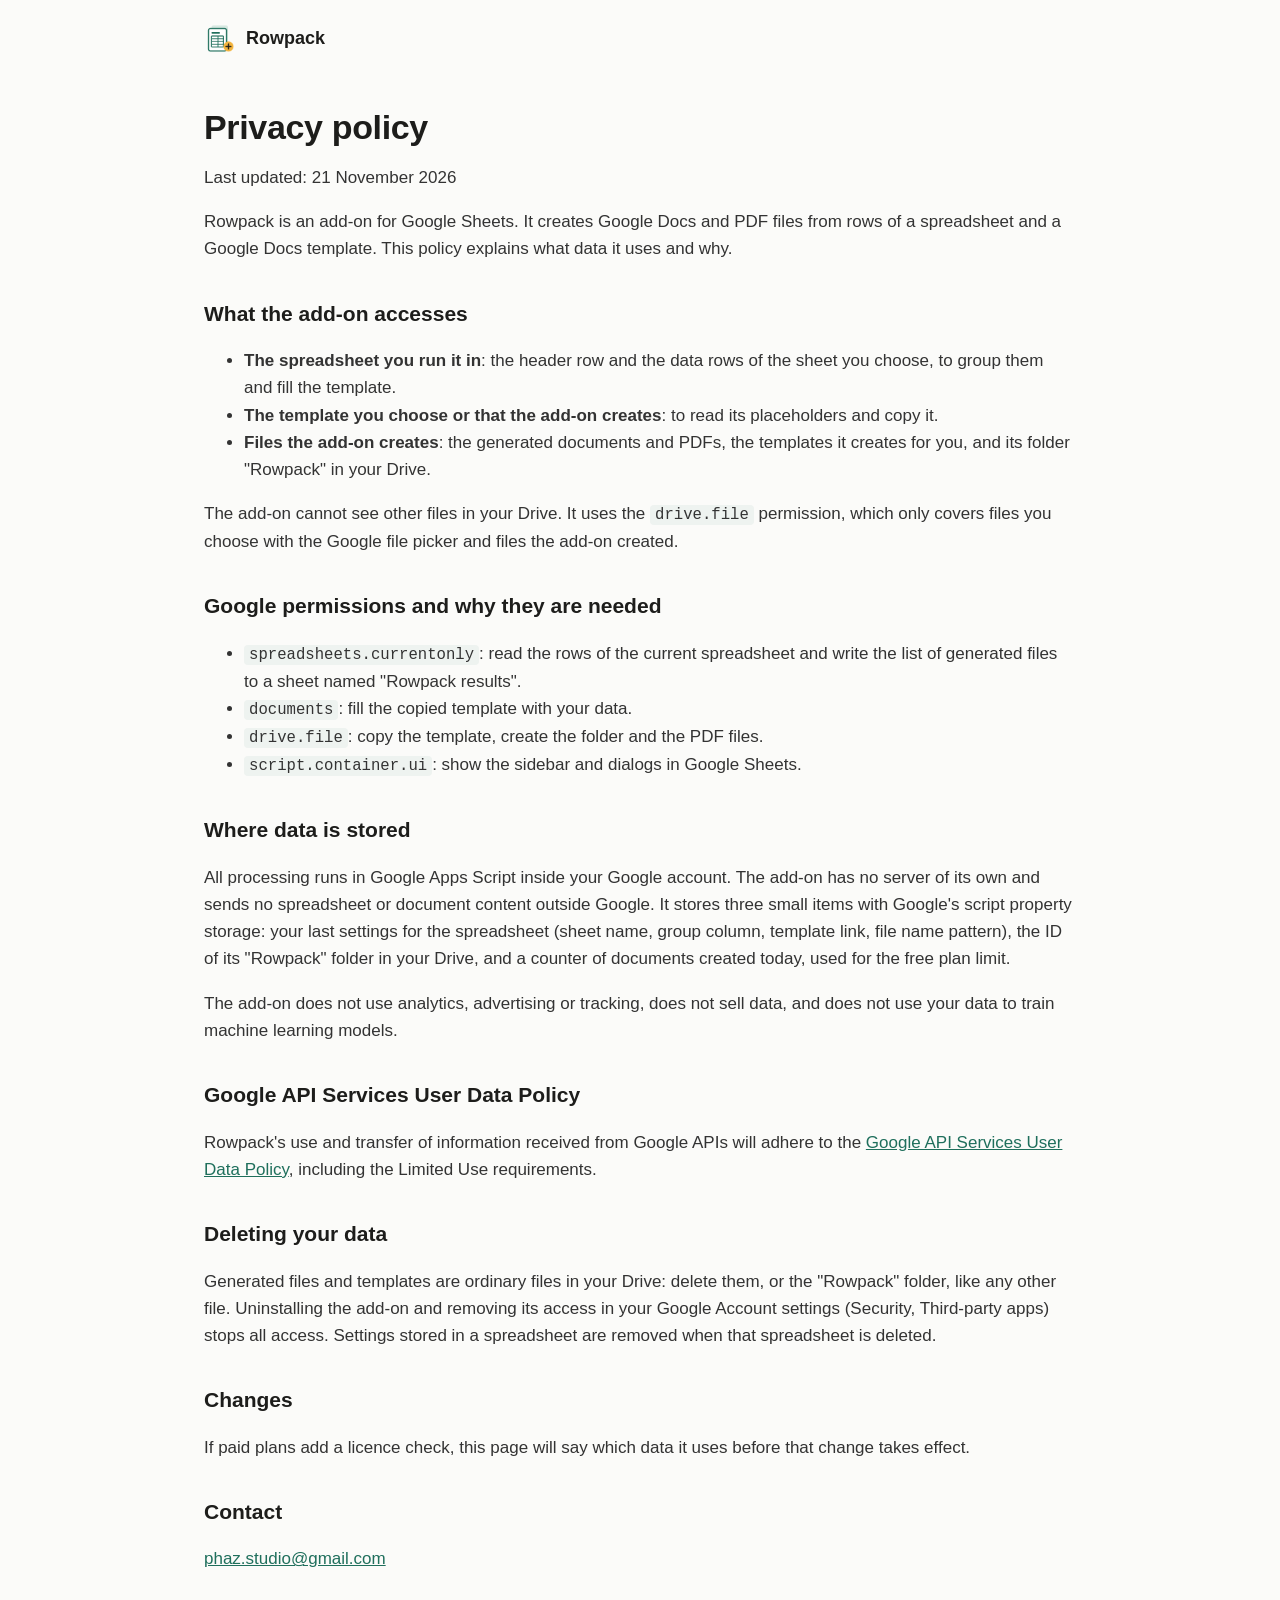
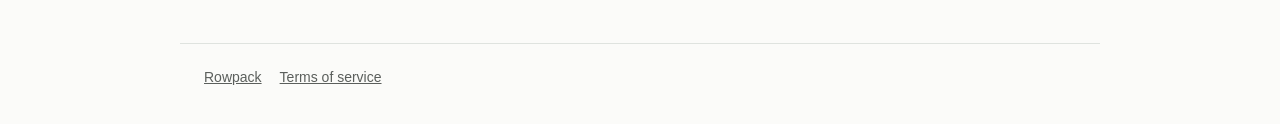
==== privacy.html @ 938ee921 "Rowpack site: product page, privacy policy, terms" ====
<!doctype html>
<html lang="en">
<head>
<meta charset="utf-8">
<meta name="viewport" content="width=device-width, initial-scale=1">
<title>Privacy policy - Rowpack</title>
<link rel="icon" href="assets/icon-32.png">
<link rel="stylesheet" href="style.css">
</head>
<body>
<header><a class="brand" href="./"><img src="assets/icon-96.png" alt="">Rowpack</a></header>
<main class="legal">
  <h1>Privacy policy</h1>
  <p>Last updated: 21 November 2026</p>
  <p>Rowpack is an add-on for Google Sheets. It creates Google Docs and PDF files from rows of a spreadsheet and a Google Docs template. This policy explains what data it uses and why.</p>

  <h2>What the add-on accesses</h2>
  <ul>
    <li><strong>The spreadsheet you run it in</strong>: the header row and the data rows of the sheet you choose, to group them and fill the template.</li>
    <li><strong>The template you choose or that the add-on creates</strong>: to read its placeholders and copy it.</li>
    <li><strong>Files the add-on creates</strong>: the generated documents and PDFs, the templates it creates for you, and its folder "Rowpack" in your Drive.</li>
  </ul>
  <p>The add-on cannot see other files in your Drive. It uses the <code>drive.file</code> permission, which only covers files you choose with the Google file picker and files the add-on created.</p>

  <h2>Google permissions and why they are needed</h2>
  <ul>
    <li><code>spreadsheets.currentonly</code>: read the rows of the current spreadsheet and write the list of generated files to a sheet named "Rowpack results".</li>
    <li><code>documents</code>: fill the copied template with your data.</li>
    <li><code>drive.file</code>: copy the template, create the folder and the PDF files.</li>
    <li><code>script.container.ui</code>: show the sidebar and dialogs in Google Sheets.</li>
  </ul>

  <h2>Where data is stored</h2>
  <p>All processing runs in Google Apps Script inside your Google account. The add-on has no server of its own and sends no spreadsheet or document content outside Google. It stores three small items with Google's script property storage: your last settings for the spreadsheet (sheet name, group column, template link, file name pattern), the ID of its "Rowpack" folder in your Drive, and a counter of documents created today, used for the free plan limit.</p>
  <p>The add-on does not use analytics, advertising or tracking, does not sell data, and does not use your data to train machine learning models.</p>

  <h2>Google API Services User Data Policy</h2>
  <p>Rowpack's use and transfer of information received from Google APIs will adhere to the <a href="https://developers.google.com/terms/api-services-user-data-policy">Google API Services User Data Policy</a>, including the Limited Use requirements.</p>

  <h2>Deleting your data</h2>
  <p>Generated files and templates are ordinary files in your Drive: delete them, or the "Rowpack" folder, like any other file. Uninstalling the add-on and removing its access in your Google Account settings (Security, Third-party apps) stops all access. Settings stored in a spreadsheet are removed when that spreadsheet is deleted.</p>

  <h2>Changes</h2>
  <p>If paid plans add a licence check, this page will say which data it uses before that change takes effect.</p>

  <h2>Contact</h2>
  <p><a href="mailto:phaz.studio@gmail.com">phaz.studio@gmail.com</a></p>
</main>
<footer><a href="./">Rowpack</a><a href="terms.html">Terms of service</a></footer>
</body>
</html>
---- style.css ----
:root { --ink: #1d1d1b; --muted: #5b5f5c; --line: #dfe3df; --accent: #1f6f5c; --bg: #fbfbf9; --card: #fff; --mark: #f2b33d; }
* { box-sizing: border-box; }
body { margin: 0; background: var(--bg); color: var(--ink); font: 17px/1.6 -apple-system, "Segoe UI", Roboto, Arial, sans-serif; }
a { color: var(--accent); }
header, main, footer { max-width: 920px; margin: 0 auto; padding: 0 24px; }
header { display: flex; align-items: center; justify-content: space-between; padding-top: 22px; padding-bottom: 22px; }
.brand { display: flex; align-items: center; gap: 10px; font-weight: 700; color: var(--ink); text-decoration: none; font-size: 18px; }
.brand img { width: 32px; height: 32px; }
nav a { margin-left: 18px; color: var(--muted); text-decoration: none; font-size: 15px; }
h1 { font-size: 42px; line-height: 1.15; margin: 32px 0 14px; letter-spacing: -0.01em; }
h2 { font-size: 26px; margin: 56px 0 14px; }
h3 { font-size: 18px; margin: 0 0 6px; }
.lede { font-size: 20px; color: var(--muted); max-width: 680px; margin: 0 0 26px; }
.cta { display: inline-block; background: var(--accent); color: #fff; text-decoration: none; padding: 12px 20px; border-radius: 8px; font-weight: 600; }
.note { color: var(--muted); font-size: 14px; margin-top: 10px; }
.steps { display: grid; grid-template-columns: repeat(3, 1fr); gap: 16px; }
.card { background: var(--card); border: 1px solid var(--line); border-radius: 12px; padding: 20px; }
.card p { margin: 0; color: var(--muted); font-size: 15.5px; }
table.syntax { width: 100%; border-collapse: collapse; background: var(--card); border: 1px solid var(--line); border-radius: 12px; overflow: hidden; }
table.syntax td, table.syntax th { padding: 11px 14px; border-top: 1px solid var(--line); text-align: left; vertical-align: top; font-size: 15.5px; }
table.syntax th { border-top: 0; color: var(--muted); font-weight: 600; font-size: 14px; }
code { font-family: ui-monospace, Menlo, monospace; background: #eef3f0; padding: 1px 5px; border-radius: 4px; font-size: 0.92em; }
.example { display: grid; grid-template-columns: 1fr 1fr; gap: 16px; align-items: start; }
.example img { width: 100%; border: 1px solid var(--line); border-radius: 10px; background: #fff; }
.prices { display: grid; grid-template-columns: 1fr 1fr; gap: 16px; }
.prices .card h3 { font-size: 20px; }
.prices ul { margin: 10px 0 0; padding-left: 18px; color: var(--muted); font-size: 15.5px; }
.legal h1 { font-size: 34px; }
.legal h2 { font-size: 21px; margin-top: 34px; }
.legal p, .legal li { color: #333; }
footer { margin-top: 70px; padding-top: 22px; padding-bottom: 40px; border-top: 1px solid var(--line); color: var(--muted); font-size: 14px; display: flex; gap: 18px; flex-wrap: wrap; }
footer a { color: var(--muted); }
@media (max-width: 720px) {
  h1 { font-size: 32px; }
  .steps, .example, .prices { grid-template-columns: 1fr; }
  nav a { margin-left: 12px; }
}
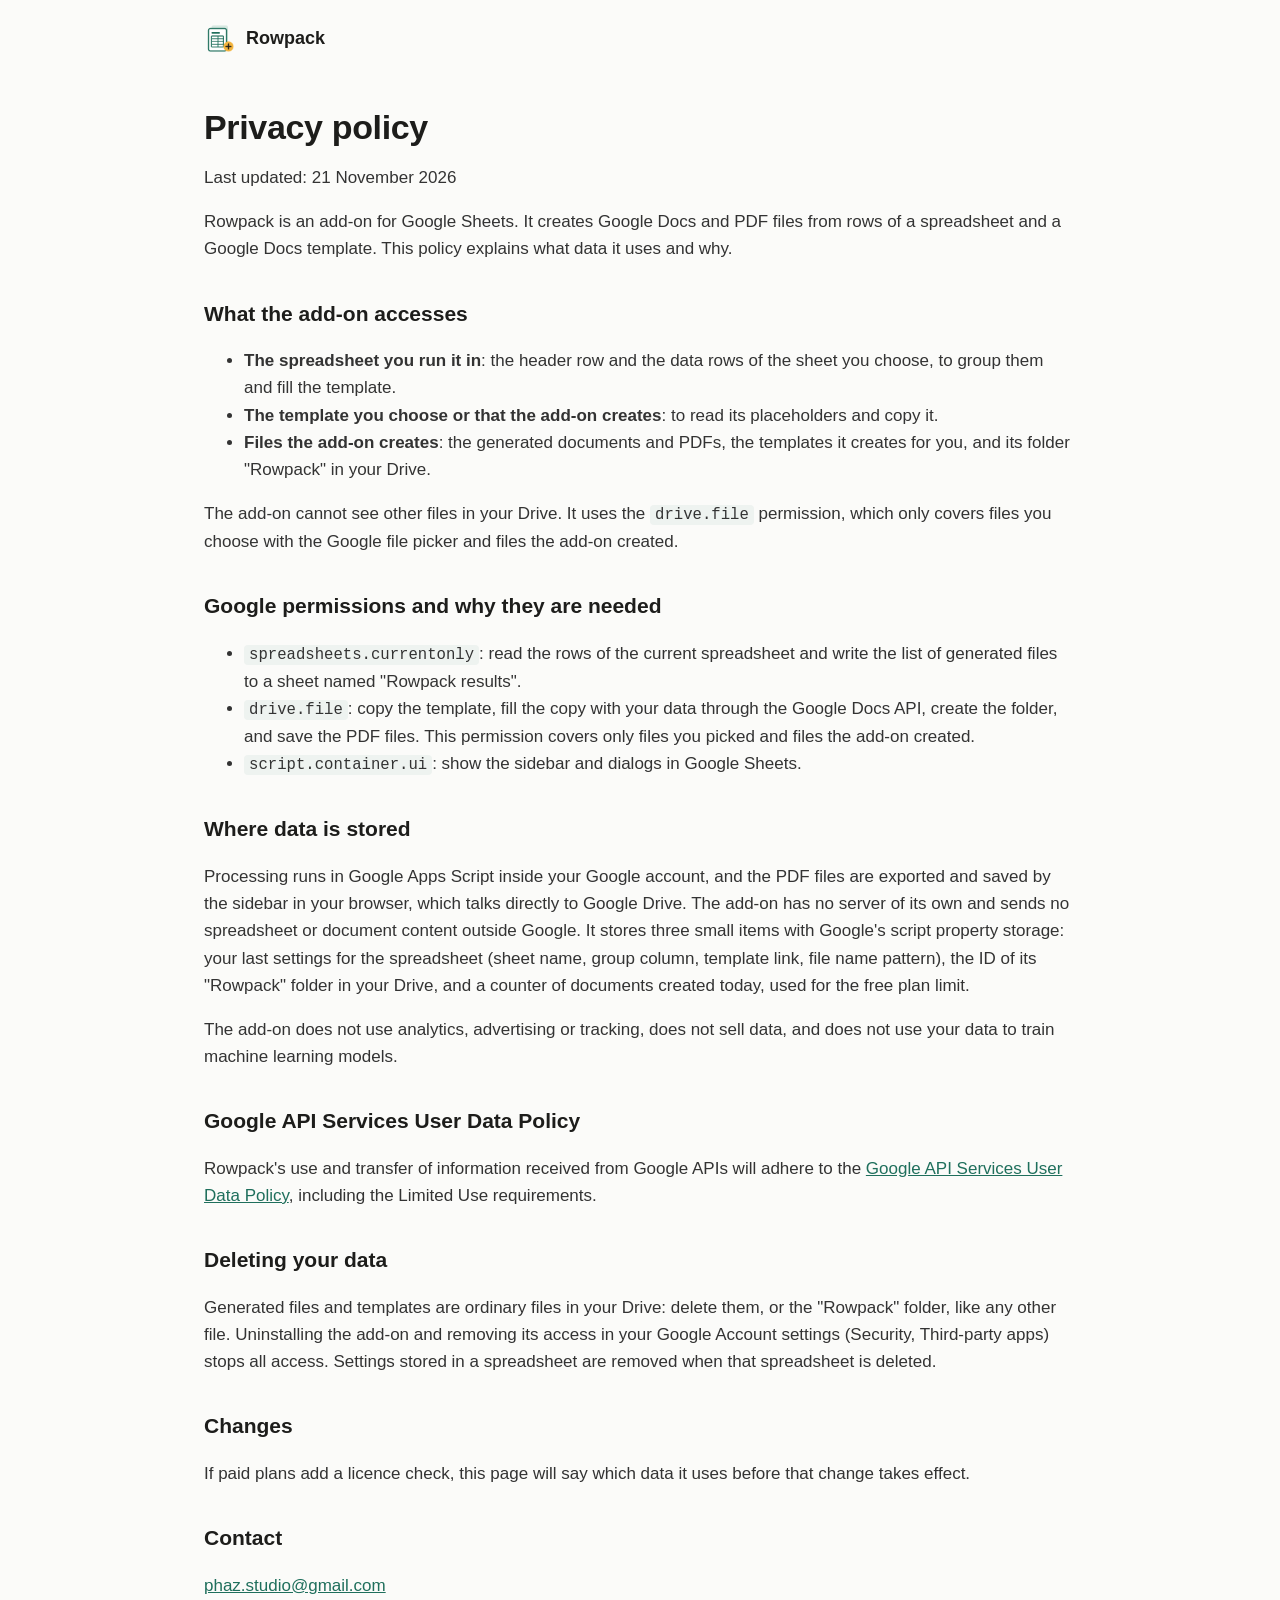
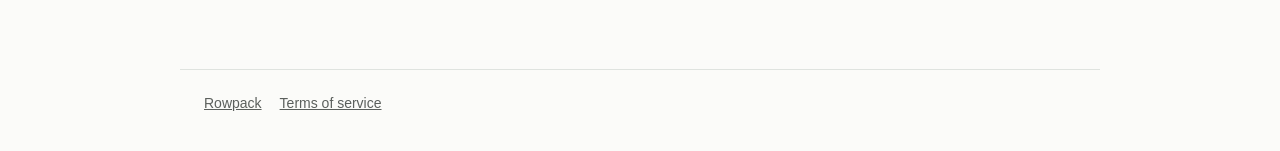
==== commit 55606be4: "Privacy: drop the documents permission, explain PDF saving Co-Authored-By: Claude Opus 5.5 <noreply@" ====
--- a/privacy.html
+++ b/privacy.html
@@ -25,13 +25,12 @@
   <h2>Google permissions and why they are needed</h2>
   <ul>
     <li><code>spreadsheets.currentonly</code>: read the rows of the current spreadsheet and write the list of generated files to a sheet named "Rowpack results".</li>
-    <li><code>documents</code>: fill the copied template with your data.</li>
-    <li><code>drive.file</code>: copy the template, create the folder and the PDF files.</li>
+    <li><code>drive.file</code>: copy the template, fill the copy with your data through the Google Docs API, create the folder, and save the PDF files. This permission covers only files you picked and files the add-on created.</li>
     <li><code>script.container.ui</code>: show the sidebar and dialogs in Google Sheets.</li>
   </ul>
 
   <h2>Where data is stored</h2>
-  <p>All processing runs in Google Apps Script inside your Google account. The add-on has no server of its own and sends no spreadsheet or document content outside Google. It stores three small items with Google's script property storage: your last settings for the spreadsheet (sheet name, group column, template link, file name pattern), the ID of its "Rowpack" folder in your Drive, and a counter of documents created today, used for the free plan limit.</p>
+  <p>Processing runs in Google Apps Script inside your Google account, and the PDF files are exported and saved by the sidebar in your browser, which talks directly to Google Drive. The add-on has no server of its own and sends no spreadsheet or document content outside Google. It stores three small items with Google's script property storage: your last settings for the spreadsheet (sheet name, group column, template link, file name pattern), the ID of its "Rowpack" folder in your Drive, and a counter of documents created today, used for the free plan limit.</p>
   <p>The add-on does not use analytics, advertising or tracking, does not sell data, and does not use your data to train machine learning models.</p>
 
   <h2>Google API Services User Data Policy</h2>
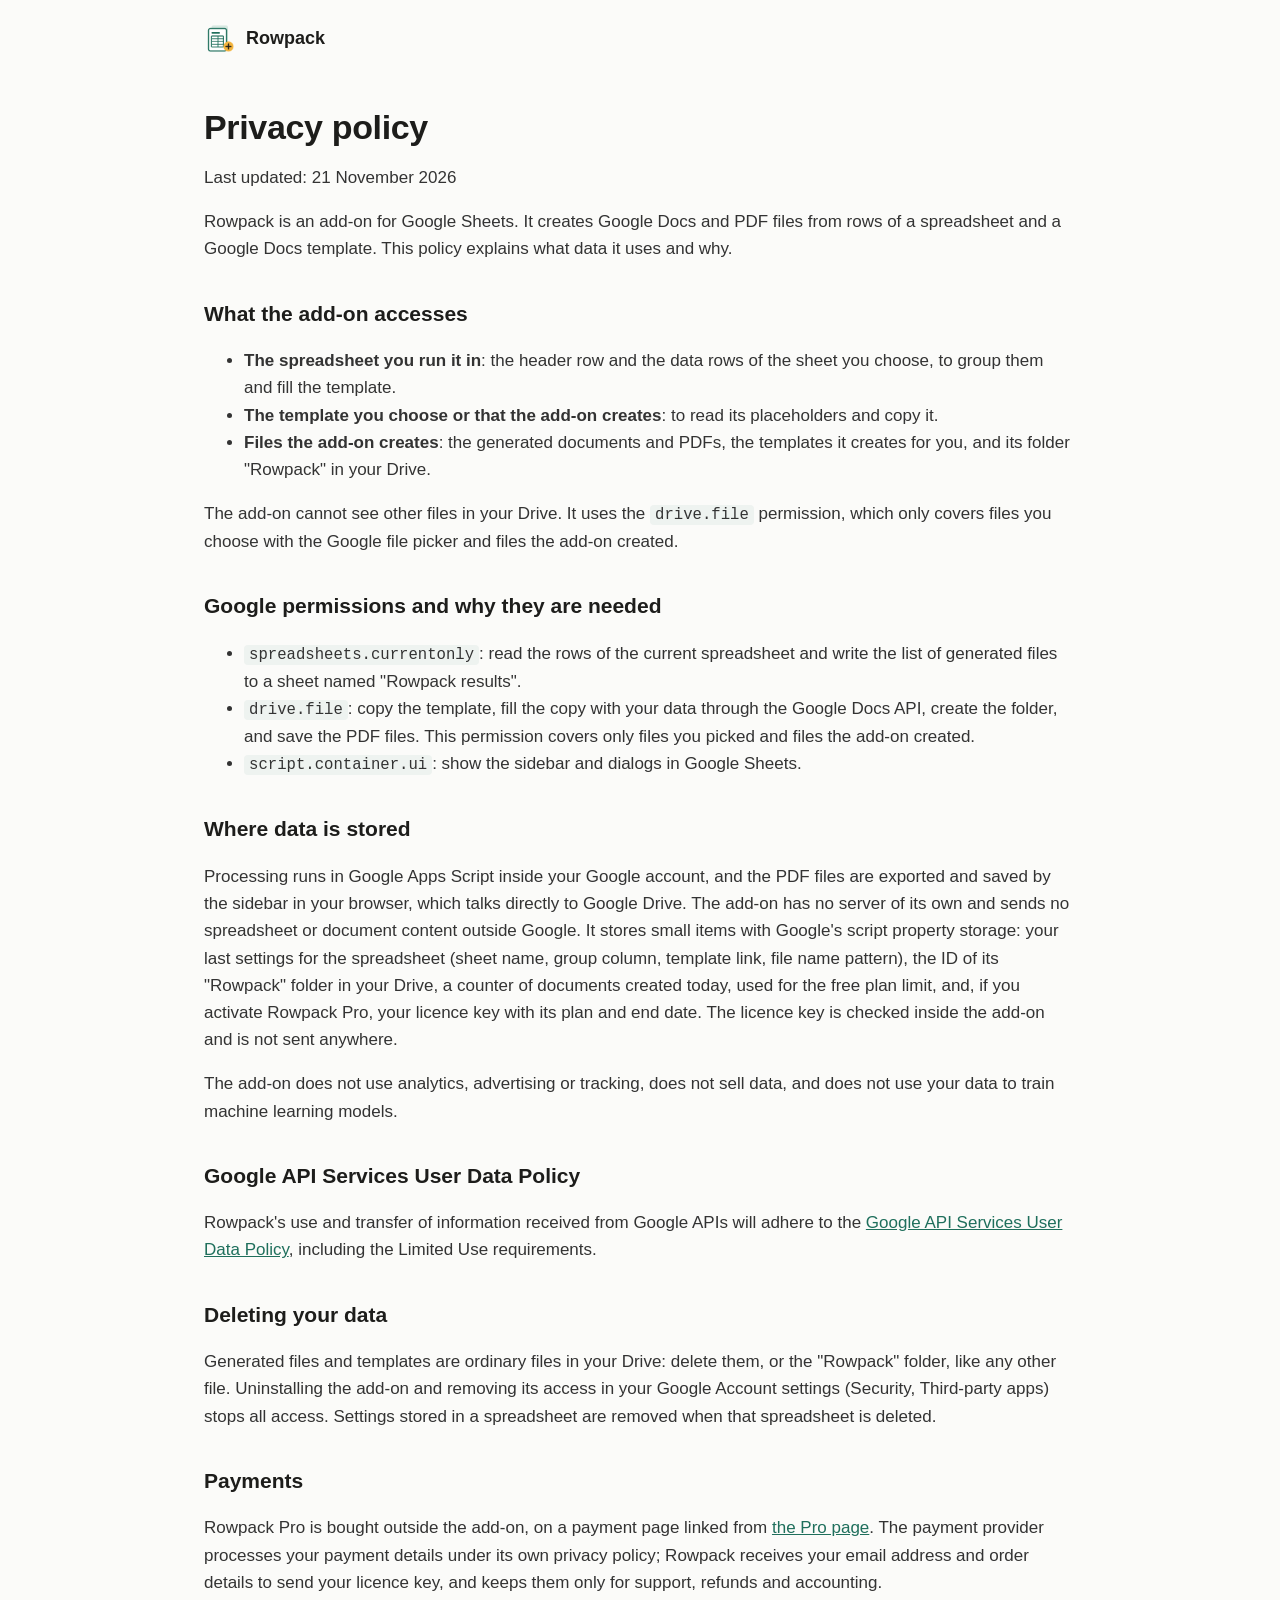
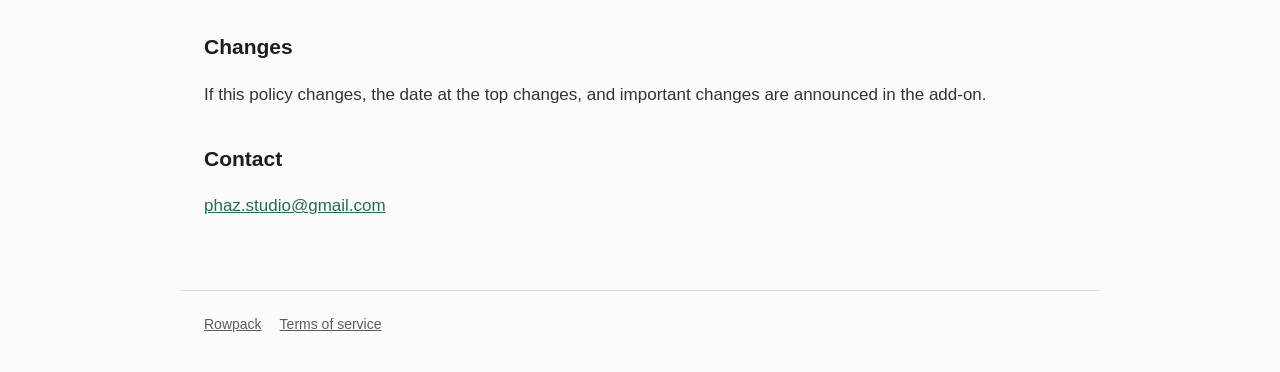
==== commit acefaf62: "Rowpack Pro page, prices, privacy and terms for licence keys Co-Authored-By: Claude Opus 5.5 <norepl" ====
--- a/privacy.html
+++ b/privacy.html
@@ -30,7 +30,7 @@
   </ul>
 
   <h2>Where data is stored</h2>
-  <p>Processing runs in Google Apps Script inside your Google account, and the PDF files are exported and saved by the sidebar in your browser, which talks directly to Google Drive. The add-on has no server of its own and sends no spreadsheet or document content outside Google. It stores three small items with Google's script property storage: your last settings for the spreadsheet (sheet name, group column, template link, file name pattern), the ID of its "Rowpack" folder in your Drive, and a counter of documents created today, used for the free plan limit.</p>
+  <p>Processing runs in Google Apps Script inside your Google account, and the PDF files are exported and saved by the sidebar in your browser, which talks directly to Google Drive. The add-on has no server of its own and sends no spreadsheet or document content outside Google. It stores small items with Google's script property storage: your last settings for the spreadsheet (sheet name, group column, template link, file name pattern), the ID of its "Rowpack" folder in your Drive, a counter of documents created today, used for the free plan limit, and, if you activate Rowpack Pro, your licence key with its plan and end date. The licence key is checked inside the add-on and is not sent anywhere.</p>
   <p>The add-on does not use analytics, advertising or tracking, does not sell data, and does not use your data to train machine learning models.</p>
 
   <h2>Google API Services User Data Policy</h2>
@@ -39,8 +39,11 @@
   <h2>Deleting your data</h2>
   <p>Generated files and templates are ordinary files in your Drive: delete them, or the "Rowpack" folder, like any other file. Uninstalling the add-on and removing its access in your Google Account settings (Security, Third-party apps) stops all access. Settings stored in a spreadsheet are removed when that spreadsheet is deleted.</p>
 
+  <h2>Payments</h2>
+  <p>Rowpack Pro is bought outside the add-on, on a payment page linked from <a href="pro.html">the Pro page</a>. The payment provider processes your payment details under its own privacy policy; Rowpack receives your email address and order details to send your licence key, and keeps them only for support, refunds and accounting.</p>
+
   <h2>Changes</h2>
-  <p>If paid plans add a licence check, this page will say which data it uses before that change takes effect.</p>
+  <p>If this policy changes, the date at the top changes, and important changes are announced in the add-on.</p>
 
   <h2>Contact</h2>
   <p><a href="mailto:phaz.studio@gmail.com">phaz.studio@gmail.com</a></p>
--- a/style.css
+++ b/style.css
@@ -35,3 +35,7 @@
   .steps, .example, .prices { grid-template-columns: 1fr; }
   nav a { margin-left: 12px; }
 }
+.card .price { font-size: 30px; font-weight: 700; margin: 6px 0 0; color: var(--ink); }
+.card .price span { font-size: 15px; font-weight: 400; color: var(--muted); }
+.card.buy { margin-top: 18px; border-color: var(--accent); }
+.card.buy p { color: var(--ink); }
